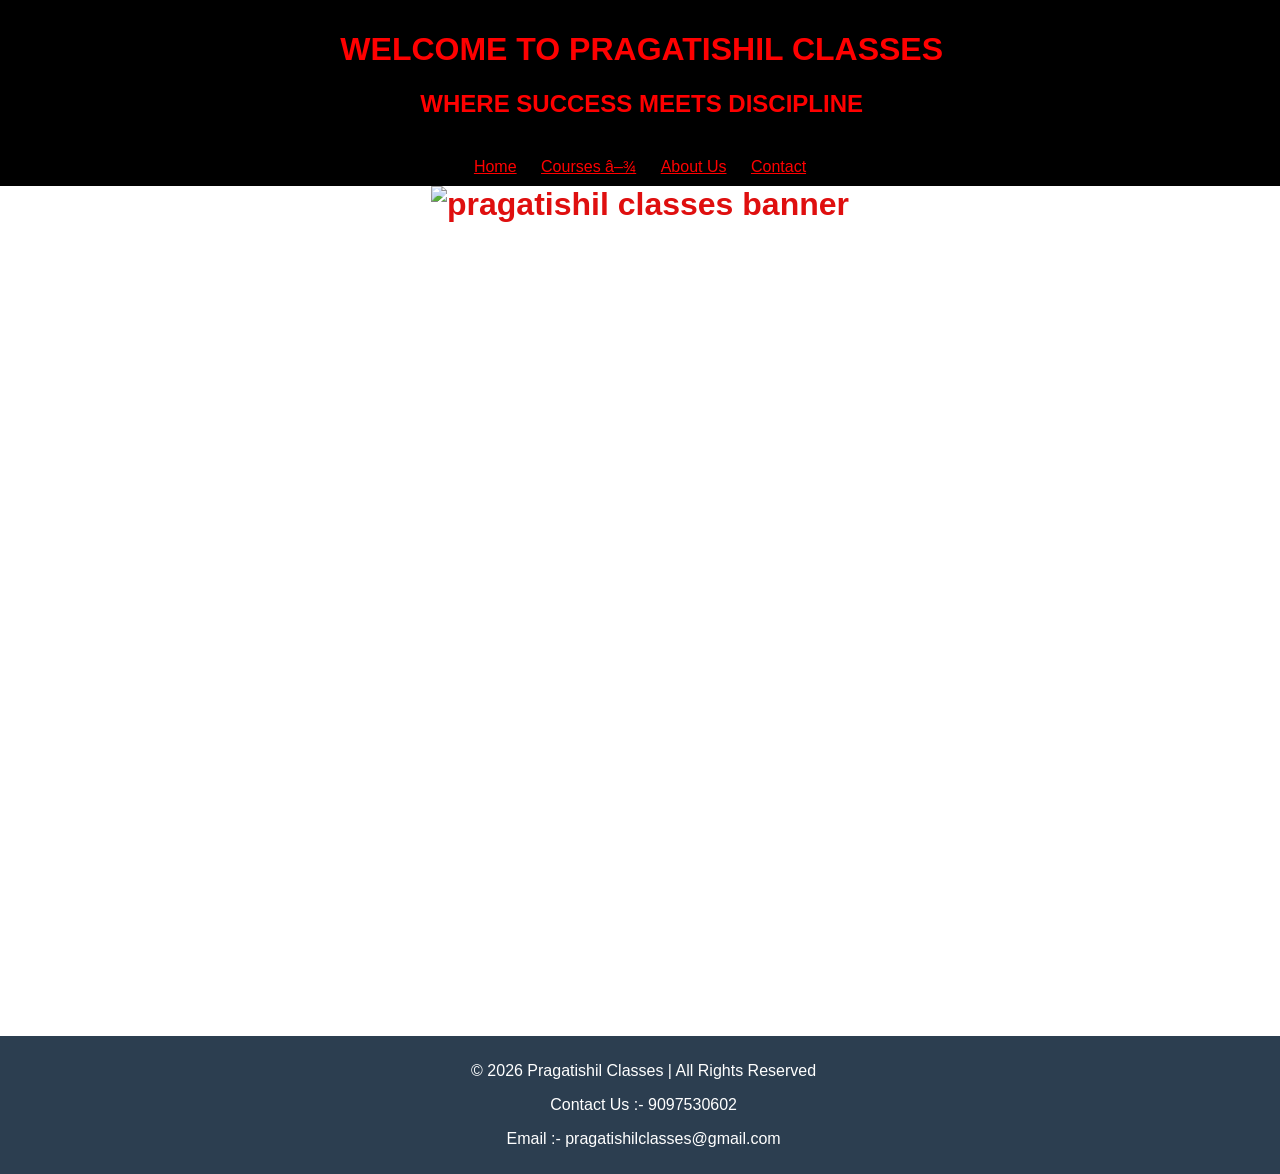
==== index.html @ 662f49af "Add files via upload" ====
<!DOCTYPE html>
<html lang="en">
<head>
  <link rel="stylesheet" href="https:cloudflare.com"
  <meta charset="UTF-8">
  <meta name="viewport" content="width=device-width, initial-scale=1.0">
  <title>PRAGATISHEEL CLASSES</title>
  <style>
    body {
      margin: 0;
      font-family: Arial, sans-serif;
      background-color: white
    }
    header {
      background: black;
      color: red;
      padding: 10px;
      text-align: center;
      width: 98.7%;
    }
    @media (max-width:600px){
      header{
        font-size: xx-small;
        text-align: center;
        width: 97.2%;
        padding: 5.0px;
      }
    }
    nav {
      margin: 0;
      padding: 10;
      justify-content: center;
      display: flex;
      background-color:black;
      width: 100%;
    }
     @media (max-width:600px){
      nav{
        font-size: x-small;
        width: 100%;
      }
    }
    ul {
      margin: 0;
      padding: 0;
      list-style-type: none;
      background:black;
    }
    ul :hover{
      color:#c54e54;
    }
    ul li {
      margin: 0;
      padding: 10px;
      display: inline-block;
    }
    ul li a {
      color: red;
    }
    .dropdown {
      display: none;
    }
    ul :hover .dropdown {
      display:block;
      position: absolute;
    }

    .dropdown ul li {
      display: block;
    }
    .banner {
      background-color: white;
      height: 850px;
      width: auto;
      display: flex;
      align-items: left;
      justify-content: center;
      color: rgb(223, 15, 15);
      font-size: 2em;
      font-weight: bold;
    }
    @media(max-width:600px){
      .banner{
        height: 201px;
        width: 100%;
        justify-content: center;
      }
    }

    footer {
        background: #2c3e50;
        color: white;
        text-align: center;
        padding: 10px;
        position: relative;
        top: 0;
        width: 99%;
      }
      @media(max-width:600px){
        footer{
          font-size: x-small ;
          width: 94.5%;
      }
    }
    
    
  </style>
</head>
<body>

  <!-- Header -->
  <header>
    <h1>WELCOME TO PRAGATISHIL CLASSES</h1>
    <h2>WHERE SUCCESS MEETS DISCIPLINE</h2>
  </header>

  <!-- Navigation Bar -->
  <nav>
    <ul>
      <li><a href="#home">Home</a></li>
      <li><a href="#courses">Courses ▾</a>
        <div class="dropdown">
          <ul>
            <li><a href="#BSEB">BSEB</a></li>
            <li><a href="#CBSE">CBSE</a></li>
          </ul>
        </div>
      </li>
      <li><a href="#about">About Us</a></li>
      <li><a href="#contact">Contact</a></li>
    </ul>
  </nav>

  <!-- Banner Section -->
  <div>
    <div class="banner">
      <img src = "./pc3.jpeg" alt="pragatishil classes banner"/>
    </div>
  </div>


  <!-- Footer -->
  <footer>
    <p>&copy; 2026 Pragatishil Classes | All Rights Reserved</p>
    <p>Contact Us :- 9097530602</p>
    <p> Email :- pragatishilclasses@gmail.com</p>
  </footer>

</body>
</html>
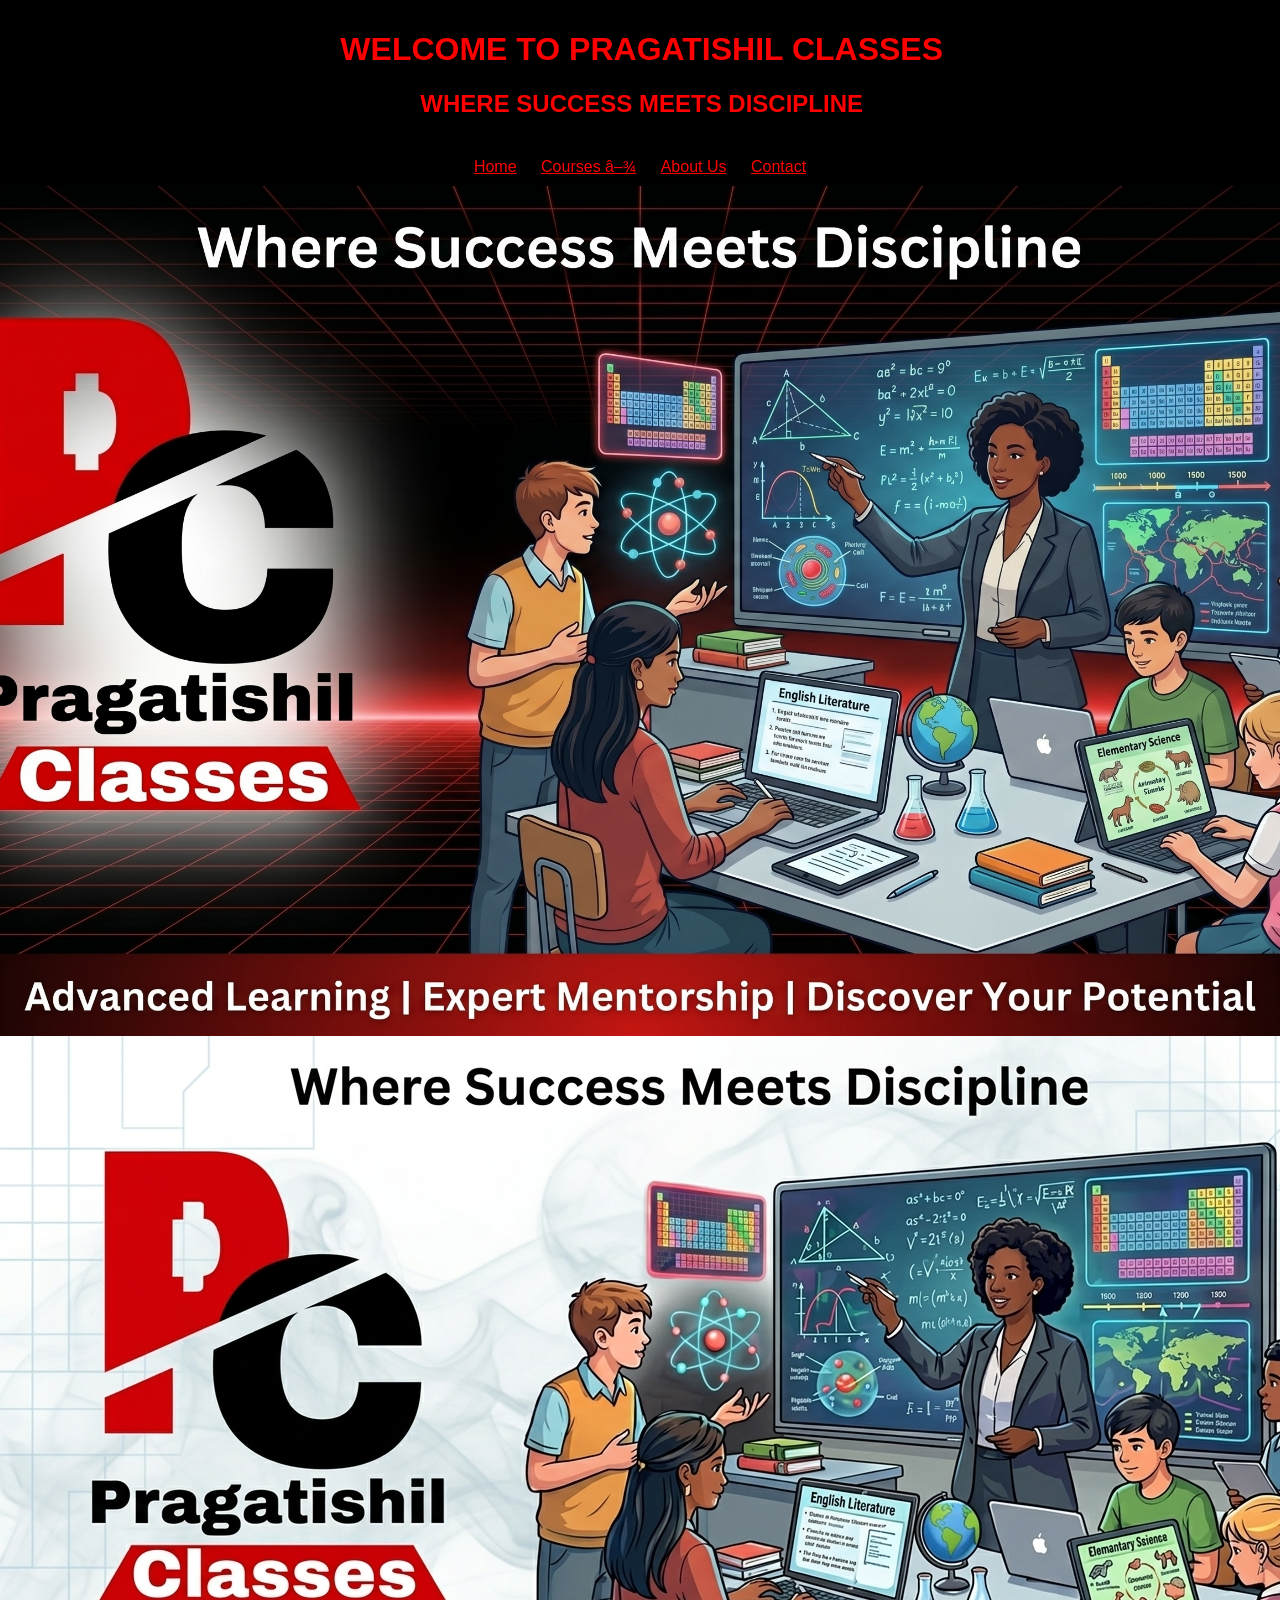
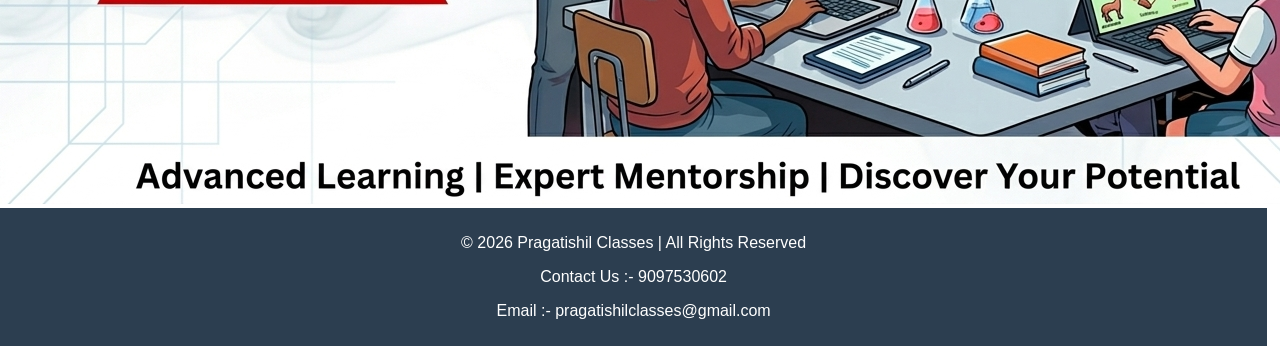
==== commit a58a6427: "Add files via upload" ====
--- a/index.html
+++ b/index.html
@@ -20,6 +20,7 @@
     }
     @media (max-width:600px){
       header{
+        background: white;
         font-size: xx-small;
         text-align: center;
         width: 97.2%;
@@ -36,6 +37,7 @@
     }
      @media (max-width:600px){
       nav{
+        background: white;
         font-size: x-small;
         width: 100%;
       }
@@ -45,6 +47,11 @@
       padding: 0;
       list-style-type: none;
       background:black;
+    }
+    @media (max-width:600px){
+      ul{
+        background: white;
+      }
     }
     ul :hover{
       color:#c54e54;
@@ -68,7 +75,7 @@
     .dropdown ul li {
       display: block;
     }
-    .banner {
+    .banner1 {
       background-color: white;
       height: 850px;
       width: auto;
@@ -79,14 +86,23 @@
       font-size: 2em;
       font-weight: bold;
     }
-    @media(max-width:600px){
-      .banner{
-        height: 201px;
-        width: 100%;
-        justify-content: center;
+    
+    
+    @media (max-width: 600px) {
+      .banner1 {display: none;}
+      .banner2 {display: flex !important;
+        flex-direction: column;
+        width: 100% !important;
+        height: auto !important; 
+        min-height: 200px;
       }
+      .banner2 {
+        max-width: 100%;
+        height: auto;
+      }
+     
     }
-
+  
     footer {
         background: #2c3e50;
         color: white;
@@ -95,11 +111,12 @@
         position: relative;
         top: 0;
         width: 99%;
+        box-sizing: border-box;
       }
-      @media(max-width:600px){
+      @media (max-width:600px) {
         footer{
           font-size: x-small ;
-          width: 94.5%;
+          width: 100%;
       }
     }
     
@@ -133,18 +150,25 @@
 
   <!-- Banner Section -->
   <div>
-    <div class="banner">
-      <img src = "./pc3.jpeg" alt="pragatishil classes banner"/>
+    <div class="banner1">
+      <img src = "pc3.jpeg" alt="pragatishil classes banner"/>
+    </div>
+  </div>
+  <div>
+    <div class="banner2">
+      <img src="pc4.jpeg"/>
     </div>
   </div>
 
 
   <!-- Footer -->
-  <footer>
+ <div>
+   <footer>
     <p>&copy; 2026 Pragatishil Classes | All Rights Reserved</p>
     <p>Contact Us :- 9097530602</p>
     <p> Email :- pragatishilclasses@gmail.com</p>
   </footer>
+ </div>
 
 </body>
 </html>
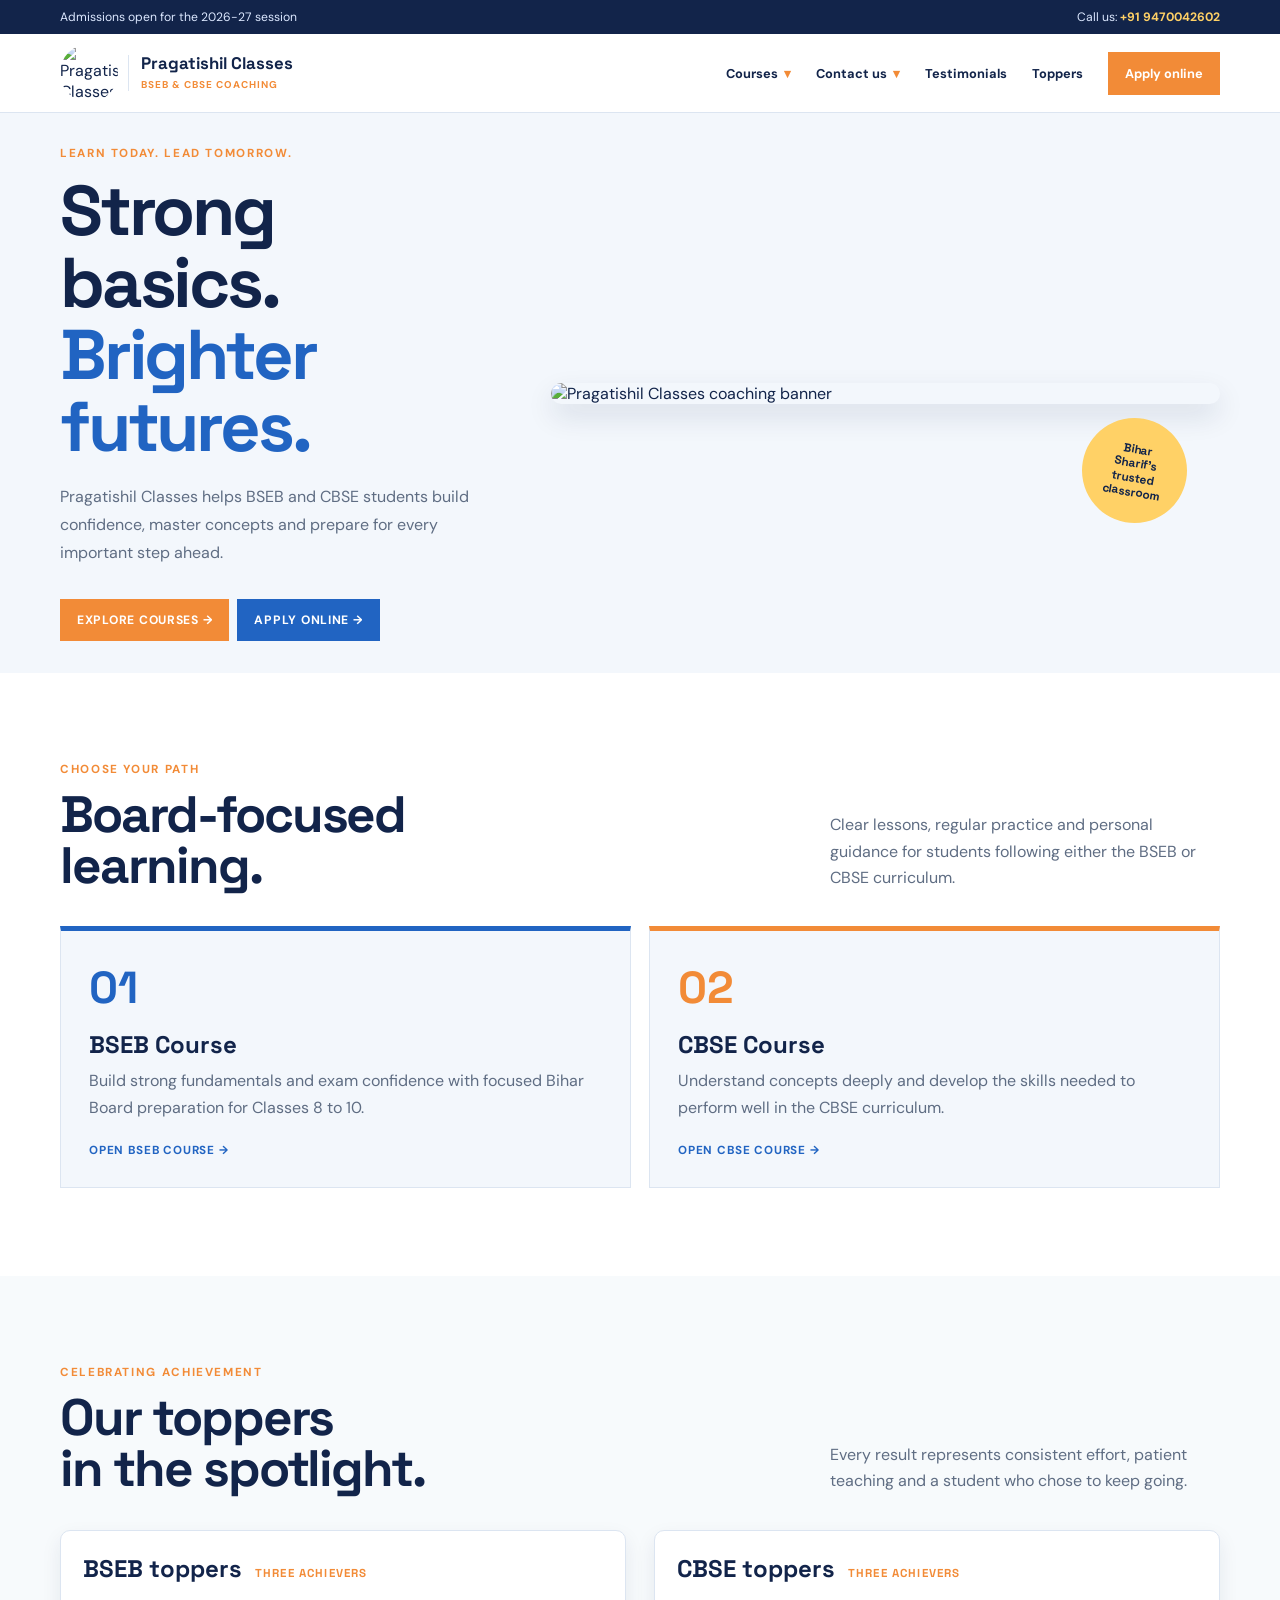
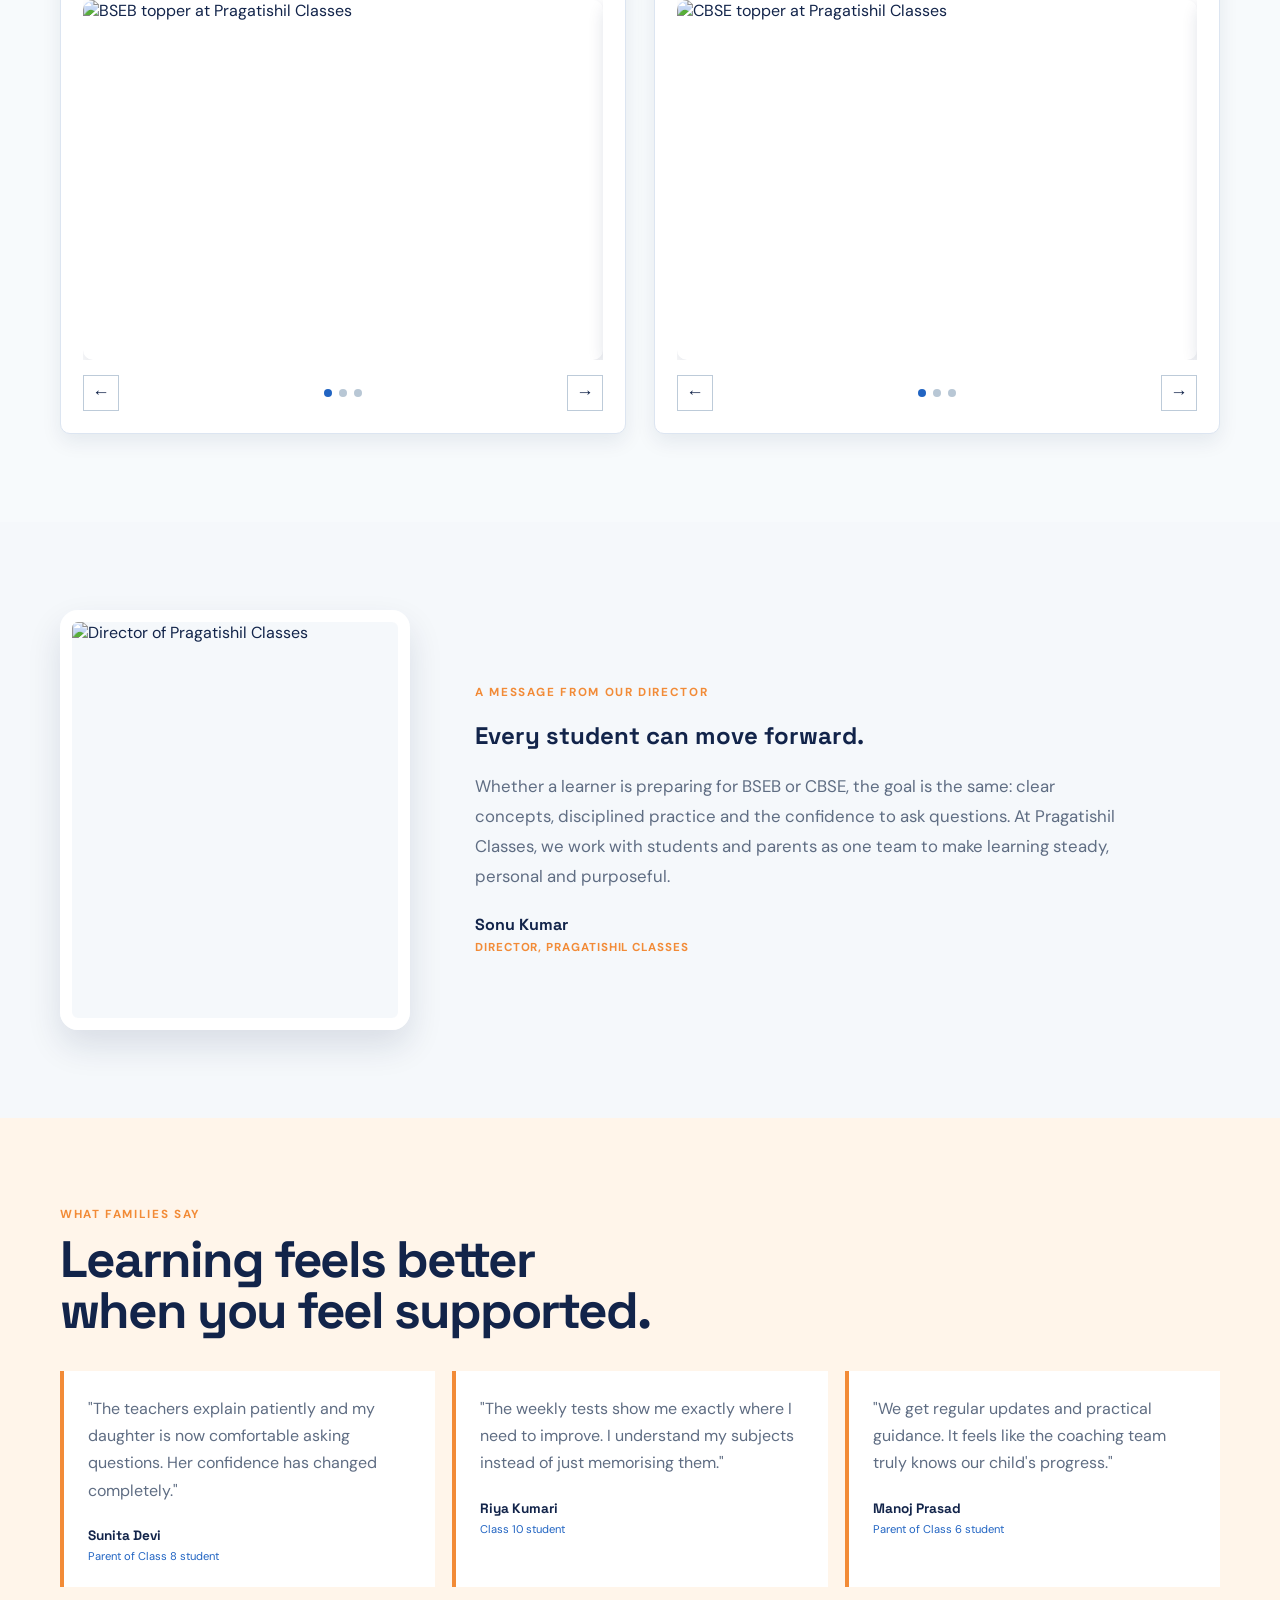
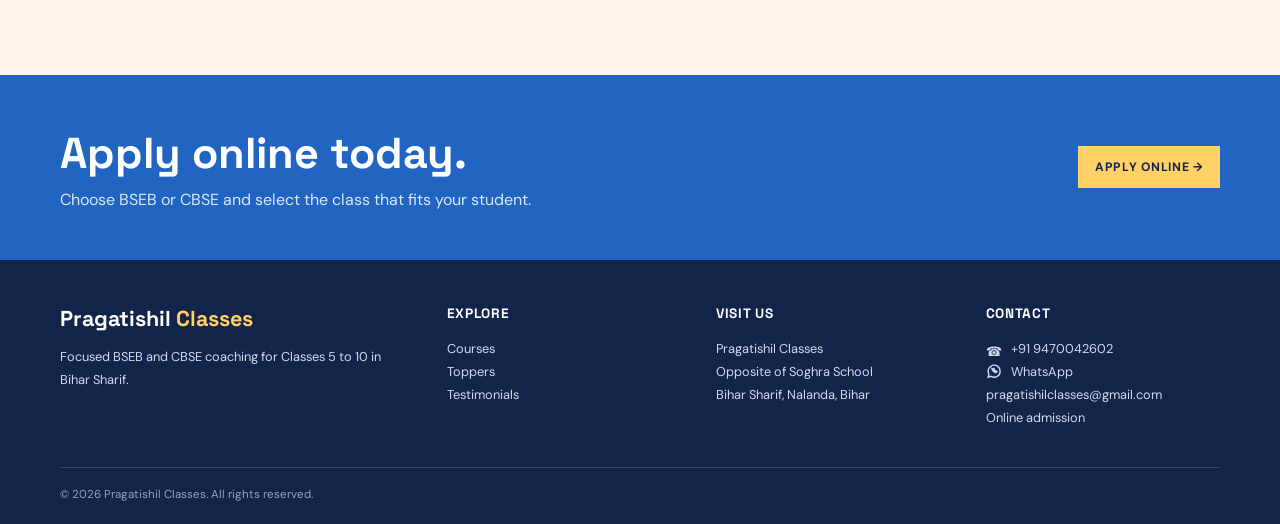
==== commit bee97062: "Add files via upload" ====
--- a/index.html
+++ b/index.html
@@ -1,174 +1,147 @@
 <!DOCTYPE html>
 <html lang="en">
 <head>
-  <link rel="stylesheet" href="https:cloudflare.com"
-  <meta charset="UTF-8">
-  <meta name="viewport" content="width=device-width, initial-scale=1.0">
-  <title>PRAGATISHEEL CLASSES</title>
-  <style>
-    body {
-      margin: 0;
-      font-family: Arial, sans-serif;
-      background-color: white
-    }
-    header {
-      background: black;
-      color: red;
-      padding: 10px;
-      text-align: center;
-      width: 98.7%;
-    }
-    @media (max-width:600px){
-      header{
-        background: white;
-        font-size: xx-small;
-        text-align: center;
-        width: 97.2%;
-        padding: 5.0px;
-      }
-    }
-    nav {
-      margin: 0;
-      padding: 10;
-      justify-content: center;
-      display: flex;
-      background-color:black;
-      width: 100%;
-    }
-     @media (max-width:600px){
-      nav{
-        background: white;
-        font-size: x-small;
-        width: 100%;
-      }
-    }
-    ul {
-      margin: 0;
-      padding: 0;
-      list-style-type: none;
-      background:black;
-    }
-    @media (max-width:600px){
-      ul{
-        background: white;
-      }
-    }
-    ul :hover{
-      color:#c54e54;
-    }
-    ul li {
-      margin: 0;
-      padding: 10px;
-      display: inline-block;
-    }
-    ul li a {
-      color: red;
-    }
-    .dropdown {
-      display: none;
-    }
-    ul :hover .dropdown {
-      display:block;
-      position: absolute;
-    }
-
-    .dropdown ul li {
-      display: block;
-    }
-    .banner1 {
-      background-color: white;
-      height: 850px;
-      width: auto;
-      display: flex;
-      align-items: left;
-      justify-content: center;
-      color: rgb(223, 15, 15);
-      font-size: 2em;
-      font-weight: bold;
-    }
-    
-    
-    @media (max-width: 600px) {
-      .banner1 {display: none;}
-      .banner2 {display: flex !important;
-        flex-direction: column;
-        width: 100% !important;
-        height: auto !important; 
-        min-height: 200px;
-      }
-      .banner2 {
-        max-width: 100%;
-        height: auto;
-      }
-     
-    }
-  
-    footer {
-        background: #2c3e50;
-        color: white;
-        text-align: center;
-        padding: 10px;
-        position: relative;
-        top: 0;
-        width: 99%;
-        box-sizing: border-box;
-      }
-      @media (max-width:600px) {
-        footer{
-          font-size: x-small ;
-          width: 100%;
-      }
-    }
-    
-    
-  </style>
+	<meta charset="UTF-8">
+	<meta name="viewport" content="width=device-width, initial-scale=1.0">
+	<meta name="description" content="Pragatishil Classes provides focused BSEB and CBSE coaching for students in Bihar Sharif.">
+	<title>Pragatishil Classes | BSEB &amp CBSE Coaching</title>
+	<link rel="preconnect" href="https://fonts.googleapis.com">
+	<link rel="preconnect" href="https://fonts.gstatic.com" crossorigin>
+	<link href="https://fonts.googleapis.com/css2?family=DM+Sans:wght@400;500;600;700&family=Space+Grotesk:wght@500;600;700&display=swap" rel="stylesheet">
+	<style>
+		:root { --navy:#12244a; --blue:#2164c2; --blue-dark:#184b95; --orange:#f28b37; --yellow:#ffd166; --mist:#f3f7fc; --ink-soft:#5f6d83; --line:#dce5f1; --white:#fff; --heading:'Space Grotesk','Segoe UI',sans-serif; --body:'DM Sans','Segoe UI',sans-serif; }
+		* { box-sizing:border-box; }
+		html { scroll-behavior:smooth; }
+		body { margin:0; color:var(--navy); font-family:var(--body); }
+		a { color:inherit; text-decoration:none; }
+		img { max-width:100%; }
+		.container { width:min(1160px,calc(100% - 40px)); margin:auto; }
+		.topline { background:var(--navy); color:#dce8ff; font-size:.76rem; padding:9px 0; }
+		.topline .container { display:flex; justify-content:space-between; gap:20px; }
+		.topline a { color:var(--yellow); font-weight:700; }
+		header { position:sticky; top:0; z-index:10; background:rgba(255,255,255,.97); border-bottom:1px solid var(--line); }
+		.nav { min-height:78px; display:flex; align-items:center; justify-content:space-between; gap:24px; }
+		.logo { display:flex; align-items:center; gap:10px; }
+		.logo img { width:58px; height:58px; border-radius:50%; object-fit:contain; }
+		.brand { border-left:1px solid var(--line); padding-left:12px; font:700 1.05rem/1.05 var(--heading); }
+		.brand small { display:block; color:var(--orange); font:700 .62rem var(--body); letter-spacing:.1em; margin-top:5px; text-transform:uppercase; }
+		.nav-links { display:flex; align-items:center; gap:25px; font-size:.8rem; font-weight:700; }
+		.nav-links a:hover,.dropdown-toggle:hover { color:var(--blue); }
+		.dropdown { position:relative; }
+		.dropdown-toggle { display:flex; gap:6px; align-items:center; border:0; background:none; color:var(--navy); cursor:pointer; font:700 .8rem var(--body); padding:8px 0; }
+		.dropdown-toggle span { color:var(--orange); }
+		.dropdown-menu { display:none; position:absolute; top:calc(100% + 10px); left:50%; min-width:180px; padding:8px; background:#fff; border:1px solid var(--line); box-shadow:0 14px 28px rgba(18,36,74,.14); transform:translateX(-50%); }
+		.dropdown:hover .dropdown-menu,.dropdown.open .dropdown-menu { display:block; }
+		.dropdown-menu a { display:block; padding:11px 12px; }
+		.dropdown-menu a:hover { background:var(--mist); color:var(--blue); }
+		.nav-cta,.button { background:var(--orange); color:#fff; padding:13px 17px; }
+		.menu { display:none; border:0; background:none; color:var(--navy); cursor:pointer; font-size:1.45rem; }
+		.hero { background:var(--mist); overflow:hidden; }
+		.hero-grid { min-height:560px; display:grid; grid-template-columns:.8fr 1.2fr; align-items:center; gap:45px; }
+		.kicker { color:var(--orange); font-size:.73rem; font-weight:700; letter-spacing:.14em; text-transform:uppercase; }
+		h1,h2,h3 { font-family:var(--heading); }
+		h1 { max-width:560px; font-size:clamp(2.8rem,5.5vw,5rem); line-height:1.02; letter-spacing:-.045em; margin:15px 0 19px; }
+		h1 span { color:var(--blue); }
+		.hero-copy { max-width:490px; color:var(--ink-soft); line-height:1.75; }
+		.button { display:inline-flex; align-items:center; margin-top:16px; font-size:.76rem; font-weight:700; letter-spacing:.06em; text-transform:uppercase; transition:transform .2s,background .2s; }
+		.button:hover { background:var(--blue-dark); transform:translateY(-2px); }
+		.button.secondary { margin-left:8px; background:var(--blue); }
+		.hero-art { position:relative; }
+		.hero-art img { display:block; width:100%; border-radius:18px; box-shadow:0 12px 28px rgba(18,36,74,.12); }
+		.hero-badge { position:absolute; right:5%; top:35px; display:grid; place-items:center; width:105px; height:105px; border-radius:50%; background:var(--yellow); color:var(--navy); font:700 .74rem/1.2 var(--heading); text-align:center; transform:rotate(10deg); }
+		.section { padding:88px 0; }
+		.section-head { display:flex; align-items:end; justify-content:space-between; gap:30px; margin-bottom:35px; }
+		.section-head h2 { font-size:clamp(2.1rem,4vw,3.35rem); letter-spacing:-.04em; line-height:1; margin:12px 0 0; }
+		.section-head p { max-width:390px; color:var(--ink-soft); line-height:1.65; margin:0; }
+		.courses { background:#fff; }
+		.course-grid { display:grid; grid-template-columns:repeat(2,1fr); gap:18px; }
+		.course { border:1px solid var(--line); border-top:5px solid var(--blue); background:var(--mist); padding:28px; }
+		.course:nth-child(2) { border-top-color:var(--orange); }
+		.course-label { color:var(--blue); font:700 2.8rem var(--heading); }
+		.course:nth-child(2) .course-label { color:var(--orange); }
+		.course h3 { font-size:1.5rem; margin:13px 0 8px; }
+		.course p { color:var(--ink-soft); line-height:1.65; margin:0 0 17px; }
+		.text-link { color:var(--blue); font-size:.73rem; font-weight:700; letter-spacing:.07em; text-transform:uppercase; }
+		.toppers { background:#f7fafc; }
+		.board-toppers { display:grid; grid-template-columns:repeat(2,1fr); gap:28px; }
+		.topper-board { position:relative; z-index:1; background:#fff; border:1px solid var(--line); border-radius:10px; box-shadow:0 8px 20px rgba(18,36,74,.08); padding:22px; }
+		.topper-board h3 { font-size:1.5rem; margin:0 0 16px; }
+		.topper-board h3 span { color:var(--orange); font-size:.72rem; letter-spacing:.1em; margin-left:7px; text-transform:uppercase; }
+		.slider { overflow:hidden; }
+		.slides { display:flex; transition:transform .45s ease; }
+		.slide { min-width:100%; }
+		.slide img { position:relative; z-index:1; display:block; width:100%; height:360px; border-radius:10px; box-shadow:0 6px 16px rgba(18,36,74,.12); object-fit:cover; object-position:center; }
+		.slider-controls { display:flex; align-items:center; justify-content:space-between; margin-top:15px; }
+		.arrow { width:36px; height:36px; border:1px solid #bdcbd9; background:#fff; color:var(--navy); cursor:pointer; font-size:1.1rem; }
+		.arrow:hover { background:var(--blue); color:#fff; }
+		.dots { display:flex; gap:7px; }
+		.dot { width:8px; height:8px; padding:0; border:0; border-radius:50%; background:#b8c7d5; cursor:pointer; }
+		.dot.active { background:var(--blue); }
+		.director { background:#f5f8fb; }
+		.director-grid { display:grid; grid-template-columns:350px 1fr; align-items:center; gap:65px; }
+		.director-photo { display:block; width:100%; height:420px; border:12px solid #fff; border-radius:18px; box-shadow:0 16px 34px rgba(18,36,74,.12); object-fit:cover; object-position:center top; }
+		.director-message { max-width:650px; color:var(--ink-soft); font-size:1.05rem; line-height:1.8; }
+		.signature { color:var(--navy); font:700 1rem var(--heading); margin-top:23px; }
+		.signature span { display:block; color:var(--orange); font:700 .72rem var(--body); letter-spacing:.08em; margin-top:5px; text-transform:uppercase; }
+		.testimonials { background:#fff5ea; }
+		.testimonial-grid { display:grid; grid-template-columns:repeat(3,1fr); gap:17px; }
+		.testimonial { border-left:4px solid var(--orange); background:#fff; padding:24px; }
+		.testimonial p { color:var(--ink-soft); line-height:1.7; margin:0 0 20px; }
+		.testimonial strong { font-family:var(--heading); font-size:.85rem; }
+		.testimonial small { display:block; color:var(--blue); font-size:.7rem; margin-top:4px; }
+		.contact { background:var(--blue); color:#fff; padding:50px 0; }
+		.contact-inner { display:flex; align-items:center; justify-content:space-between; gap:30px; }
+		.contact h2 { font-size:clamp(1.8rem,3.5vw,2.7rem); margin:0 0 8px; }
+		.contact p { color:#dbe8ff; margin:0; }
+		.contact .button { background:var(--yellow); color:var(--navy); margin:0; white-space:nowrap; }
+		footer { background:var(--navy); color:#d0dbed; padding:45px 0 22px; }
+		.footer-grid { display:grid; grid-template-columns:1.5fr 1fr 1fr 1fr; gap:35px; padding-bottom:38px; }
+		footer h3 { color:#fff; font-size:.85rem; letter-spacing:.05em; margin:0 0 15px; text-transform:uppercase; }
+		footer p,footer a { font-size:.8rem; line-height:1.8; }
+		footer a { display:block; } footer a:hover { color:var(--yellow); }
+		.contact-link { align-items:center; display:flex; gap:8px; }
+		.contact-icon { display:inline-flex; flex:0 0 17px; height:17px; width:17px; }
+		.contact-icon svg { height:100%; width:100%; }
+		.footer-brand { color:#fff; font:700 1.35rem var(--heading); } .footer-brand span { color:var(--yellow); }
+		.copyright { border-top:1px solid #30456d; color:#93a5c3; font-size:.72rem; padding-top:19px; }
+		@media (max-width:820px) { .nav-links { display:none; position:absolute; top:78px; left:0; right:0; flex-direction:column; align-items:flex-start; gap:18px; background:#fff; border-bottom:1px solid var(--line); padding:22px 20px; } .nav-links.open { display:flex; } .dropdown { width:100%; } .dropdown-toggle { width:100%; justify-content:space-between; padding:0; } .dropdown-menu { position:static; width:100%; box-shadow:none; transform:none; margin-top:8px; } .dropdown:hover .dropdown-menu { display:none; } .dropdown.open .dropdown-menu { display:block; } .menu { display:block; } .hero-grid { grid-template-columns:1fr; gap:10px; padding:55px 0; } .hero-art img { width:100%; } .board-toppers { grid-template-columns:1fr; } .footer-grid { grid-template-columns:repeat(2,1fr); } }
+		@media (max-width:560px) { .container { width:min(100% - 28px,480px); } .topline .container { flex-direction:column; gap:3px; } .section { padding:65px 0; } .section-head,.contact-inner { align-items:flex-start; flex-direction:column; } .course-grid,.testimonial-grid { grid-template-columns:1fr; } .director-grid { grid-template-columns:1fr; gap:30px; } .director-photo { width:260px; height:330px; } .slide img { height:280px; } .footer-grid { grid-template-columns:1fr 1fr; gap:25px 15px; } .footer-grid > :first-child { grid-column:1 / -1; } }
+	</style>
 </head>
 <body>
-
-  <!-- Header -->
-  <header>
-    <h1>WELCOME TO PRAGATISHIL CLASSES</h1>
-    <h2>WHERE SUCCESS MEETS DISCIPLINE</h2>
-  </header>
-
-  <!-- Navigation Bar -->
-  <nav>
-    <ul>
-      <li><a href="#home">Home</a></li>
-      <li><a href="#courses">Courses ▾</a>
-        <div class="dropdown">
-          <ul>
-            <li><a href="#BSEB">BSEB</a></li>
-            <li><a href="#CBSE">CBSE</a></li>
-          </ul>
-        </div>
-      </li>
-      <li><a href="#about">About Us</a></li>
-      <li><a href="#contact">Contact</a></li>
-    </ul>
-  </nav>
-
-  <!-- Banner Section -->
-  <div>
-    <div class="banner1">
-      <img src = "pc3.jpeg" alt="pragatishil classes banner"/>
-    </div>
-  </div>
-  <div>
-    <div class="banner2">
-      <img src="pc4.jpeg"/>
-    </div>
-  </div>
-
-
-  <!-- Footer -->
- <div>
-   <footer>
-    <p>&copy; 2026 Pragatishil Classes | All Rights Reserved</p>
-    <p>Contact Us :- 9097530602</p>
-    <p> Email :- pragatishilclasses@gmail.com</p>
-  </footer>
- </div>
-
+	<div class="topline"><div class="container"><span>Admissions open for the 2026-27 session</span><span>Call us: <a href="tel:+919470042602">+91 9470042602</a></span></div></div>
+	<header><nav class="container nav" aria-label="Main navigation"><a class="logo" href="#home" aria-label="Pragatishil Classes home"><img src="logo.jpeg" alt="Pragatishil Classes logo"><span class="brand">Pragatishil Classes<small>BSEB &amp CBSE coaching</small></span></a><button class="menu" type="button" aria-expanded="false" aria-label="Open navigation">&#9776</button><div class="nav-links"><div class="dropdown"><button class="dropdown-toggle" type="button" aria-expanded="false">Courses <span>&#9662</span></button><div class="dropdown-menu"><a href="h3.html">BSEB Course</a><a href="h2.html">CBSE Course</a></div></div><div class="dropdown"><button class="dropdown-toggle" type="button" aria-expanded="false">Contact us <span>&#9662</span></button><div class="dropdown-menu"><a href="tel:+919470042602">Call us</a><a href="https://wa.me/919470042602?text=Hello%20Pragatishil%20Classes%2C%20I%20would%20like%20to%20know%20more%20about%20admissions.">WhatsApp</a></div></div><a href="#testimonials">Testimonials</a><a href="#toppers">Toppers</a><a class="nav-cta" href="admission.html">Apply online</a></div></nav></header>
+	<main id="home">
+		<section class="hero"><div class="container hero-grid"><div><div class="kicker">Learn today. Lead tomorrow.</div><h1>Strong basics.<br><span>Brighter futures.</span></h1><p class="hero-copy">Pragatishil Classes helps BSEB and CBSE students build confidence, master concepts and prepare for every important step ahead.</p><a class="button" href="#courses">Explore courses &rarr;</a><a class="button secondary" href="admission.html">Apply online &rarr;</a></div><div class="hero-art"><img src="pc4.jpeg" alt="Pragatishil Classes coaching banner"><div class="hero-badge">Bihar<br>Sharif's<br>trusted<br>classroom</div></div></div></section>
+		<section class="section courses" id="courses"><div class="container"><div class="section-head"><div><div class="kicker">Choose your path</div><h2>Board-focused<br>learning.</h2></div><p>Clear lessons, regular practice and personal guidance for students following either the BSEB or CBSE curriculum.</p></div><div class="course-grid"><article class="course" id="bseb"><div class="course-label">01</div><h3>BSEB Course</h3><p>Build strong fundamentals and exam confidence with focused Bihar Board preparation for Classes 8 to 10.</p><a class="text-link" href="h3.html">Open BSEB course &rarr;</a></article><article class="course" id="cbse"><div class="course-label">02</div><h3>CBSE Course</h3><p>Understand concepts deeply and develop the skills needed to perform well in the CBSE curriculum.</p><a class="text-link" href="h2.html">Open CBSE course &rarr;</a></article></div></div></section>
+		<section class="section toppers" id="toppers"><div class="container"><div class="section-head"><div><div class="kicker">Celebrating achievement</div><h2>Our toppers<br>in the spotlight.</h2></div><p>Every result represents consistent effort, patient teaching and a student who chose to keep going.</p></div><div class="board-toppers"><div class="topper-board"><h3>BSEB toppers <span>three achievers</span></h3><div class="slider" data-slider="bseb"><div class="slides"><div class="slide"><img src="e1.jpg" alt="BSEB topper at Pragatishil Classes"></div><div class="slide"><img src="e2.jpg" alt="BSEB student achiever at Pragatishil Classes"></div><div class="slide"><img src="e3.jpg" alt="BSEB topper group at Pragatishil Classes"></div></div></div><div class="slider-controls"><button class="arrow previous" type="button" aria-label="Previous BSEB topper">&#8592</button><div class="dots"><button class="dot active" type="button" aria-label="Show BSEB topper one"></button><button class="dot" type="button" aria-label="Show BSEB topper two"></button><button class="dot" type="button" aria-label="Show BSEB topper three"></button></div><button class="arrow next" type="button" aria-label="Next BSEB topper">&#8594</button></div></div><div class="topper-board"><h3>CBSE toppers <span>three achievers</span></h3><div class="slider" data-slider="cbse"><div class="slides"><div class="slide"><img src="e4.jpg" alt="CBSE topper at Pragatishil Classes"></div><div class="slide"><img src="e5.jpg" alt="CBSE student achiever at Pragatishil Classes"></div><div class="slide"><img src="e6.jpg" alt="CBSE topper group at Pragatishil Classes"></div></div></div><div class="slider-controls"><button class="arrow previous" type="button" aria-label="Previous CBSE topper">&#8592</button><div class="dots"><button class="dot active" type="button" aria-label="Show CBSE topper one"></button><button class="dot" type="button" aria-label="Show CBSE topper two"></button><button class="dot" type="button" aria-label="Show CBSE topper three"></button></div><button class="arrow next" type="button" aria-label="Next CBSE topper">&#8594</button></div></div></div></div></section>
+		<section class="section director"><div class="container director-grid"><img class="director-photo" src="director.jpg" alt="Director of Pragatishil Classes"><div><div class="kicker">A message from our director</div><h2>Every student can move forward.</h2><p class="director-message">Whether a learner is preparing for BSEB or CBSE, the goal is the same: clear concepts, disciplined practice and the confidence to ask questions. At Pragatishil Classes, we work with students and parents as one team to make learning steady, personal and purposeful.</p><div class="signature">Sonu Kumar<span>Director, Pragatishil Classes</span></div></div></div></section>
+		<section class="section testimonials" id="testimonials"><div class="container"><div class="section-head"><div><div class="kicker">What families say</div><h2>Learning feels better<br>when you feel supported.</h2></div></div><div class="testimonial-grid"><article class="testimonial"><p>"The teachers explain patiently and my daughter is now comfortable asking questions. Her confidence has changed completely."</p><strong>Sunita Devi</strong><small>Parent of Class 8 student</small></article><article class="testimonial"><p>"The weekly tests show me exactly where I need to improve. I understand my subjects instead of just memorising them."</p><strong>Riya Kumari</strong><small>Class 10 student</small></article><article class="testimonial"><p>"We get regular updates and practical guidance. It feels like the coaching team truly knows our child's progress."</p><strong>Manoj Prasad</strong><small>Parent of Class 6 student</small></article></div></div></section>
+		<section class="contact" id="apply-online"><div class="container contact-inner"><div><h2>Apply online today.</h2><p>Choose BSEB or CBSE and select the class that fits your student.</p></div><a class="button" href="admission.html">Apply online &rarr;</a></div></section>
+	</main>
+	<footer><div class="container"><div class="footer-grid"><div><div class="footer-brand">Pragatishil <span>Classes</span></div><p>Focused BSEB and CBSE coaching for Classes 5 to 10 in Bihar Sharif.</p></div><div><h3>Explore</h3><a href="#courses">Courses</a><a href="#toppers">Toppers</a><a href="#testimonials">Testimonials</a></div><div><h3>Visit us</h3><p>Pragatishil Classes<br>Opposite of Soghra School<br>Bihar Sharif, Nalanda, Bihar</p></div><div><h3>Contact</h3><a class="contact-link" href="tel:+919470042602"><span class="contact-icon" aria-hidden="true">&#9742;</span>+91 9470042602</a><a class="contact-link" href="https://wa.me/919470042602?text=Hello%20Pragatishil%20Classes%2C%20I%20would%20like%20to%20know%20more%20about%20admissions."><span class="contact-icon" aria-hidden="true"><svg viewBox="0 0 24 24" fill="none" stroke="currentColor" stroke-width="2"><path d="M20 11.5a8.5 8.5 0 0 1-12.8 7.3L3 20l1.2-4.1A8.5 8.5 0 1 1 20 11.5Z"/><path d="M8.5 8.5c.3 2.2 2.8 4.7 5 5 .7.1 1.2-.2 1.5-.8l.4-.8-1.6-.8-.7.7c-.8-.3-1.6-1.1-1.9-1.9l.7-.7-.8-1.6-.8.4c-.6.3-.9.8-.8 1.5Z"/></svg></span>WhatsApp</a><a href="mailto:pragatishilclasses@gmail.com">pragatishilclasses@gmail.com</a><a href="admission.html">Online admission</a></div></div><div class="copyright">&copy 2026 Pragatishil Classes. All rights reserved.</div></div></footer>
+	<script>
+		const menu = document.querySelector('.menu');
+		const navLinks = document.querySelector('.nav-links');
+		const dropdowns = document.querySelectorAll('.dropdown');
+		menu.addEventListener('click', () => { const open = navLinks.classList.toggle('open'); menu.setAttribute('aria-expanded', open); });
+		dropdowns.forEach((dropdown) => {
+			const dropdownToggle = dropdown.querySelector('.dropdown-toggle');
+			dropdownToggle.addEventListener('click', () => { const open = dropdown.classList.toggle('open'); dropdownToggle.setAttribute('aria-expanded', open); });
+		});
+		document.querySelectorAll('.slider').forEach((slider) => {
+			const slides = slider.querySelector('.slides');
+			const dots = [...slider.parentElement.querySelectorAll('.dot')];
+			const previous = slider.parentElement.querySelector('.previous');
+			const next = slider.parentElement.querySelector('.next');
+			let current = 0;
+			function showSlide(index) { current = (index + dots.length) % dots.length; slides.style.transform = `translateX(-${current * 100}%)`; dots.forEach((dot, dotIndex) => dot.classList.toggle('active', dotIndex === current)); }
+			previous.addEventListener('click', () => showSlide(current - 1));
+			next.addEventListener('click', () => showSlide(current + 1));
+			dots.forEach((dot, index) => dot.addEventListener('click', () => showSlide(index)));
+			setInterval(() => showSlide(current + 1), 5000);
+		});
+	</script>
 </body>
 </html>
+
